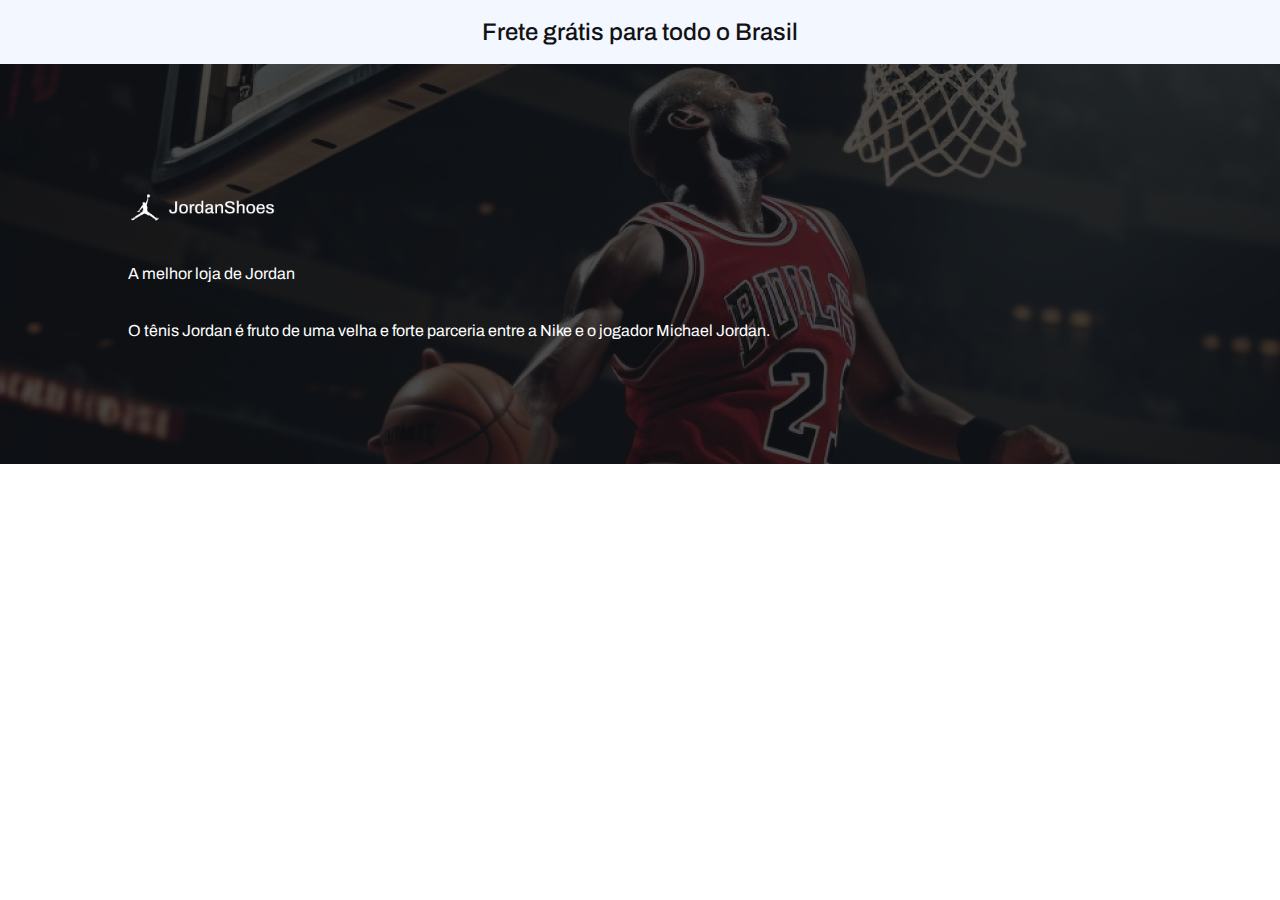
==== home/index.html @ 16e31fa5 "Primeiro commit" ====
<!DOCTYPE html>
<html lang="pt-br">

<head>
    <meta charset="UTF-8">
    <meta name="viewport" content="width=device-width, initial-scale=1.0">
    <title>JordanShoes</title>

    <link rel="stylesheet" href="style.css">
    <link rel="stylesheet" href="../assets/style/global.css">
</head>

<body>
    <header>
        <p>Frete grátis para todo o Brasil</p>
    </header>

    <section id="banner">
        <div >
            <img id="logo" src="../assets/images/logo.png" alt="Logo do JordanShoes">

            <span>A melhor loja de Jordan</span>

            <p>O tênis Jordan é fruto de uma velha e forte
                parceria entre a Nike e o jogador Michael Jordan.</p>

        </div>
    </section>



</body>

</html>
---- home/style.css ----
header {
    width: 100vw;
    height: 64px;


    background-color: var(--cinza);
    display: flex;
    justify-content: center;
    align-items: center;

}

header>p {
    color: var(--preto);
    font-weight: 500;
    font-size: 24px;

}

/* SESSAO BANNER */
#banner {
    width: 100vw;
    height: 400px;
    background-image: url(../assets/images/image-michael-jordan.png);
    background-repeat: no-repeat;
    background-size: cover;
    padding: 5% 10%;
    color: var(--branco);
    display: flex;
    align-items: center;
}

#banner>div {
    display: flex;
    flex-direction: column;

    gap: 40px;
}
#logo{
    width: 147px;
    height: 35px ;
}
---- assets/style/global.css ----
@import url("https://fonts.googleapis.com/css2?family=Archivo:ital,wght@0,100..900;1,100..900&display=swap");

* {
    padding: 0;
    /*Padding é para por espaçamento interno em um elemento*/
 
    margin: 0;
    /*Margin é para por espaçamento externo em um elemento*/

    
    box-sizing: border-box;
   font-family: "Archivo", serif;

   list-style: none;
   text-decoration: none;
}

:root {

    --Azul: #7ca2f4;
  
    --preto: #121214;
  
    --cinza: #f3f7ff;
    --branco: #ffffff;
  }
  
  body {
   background-color: var(--branco);

  }
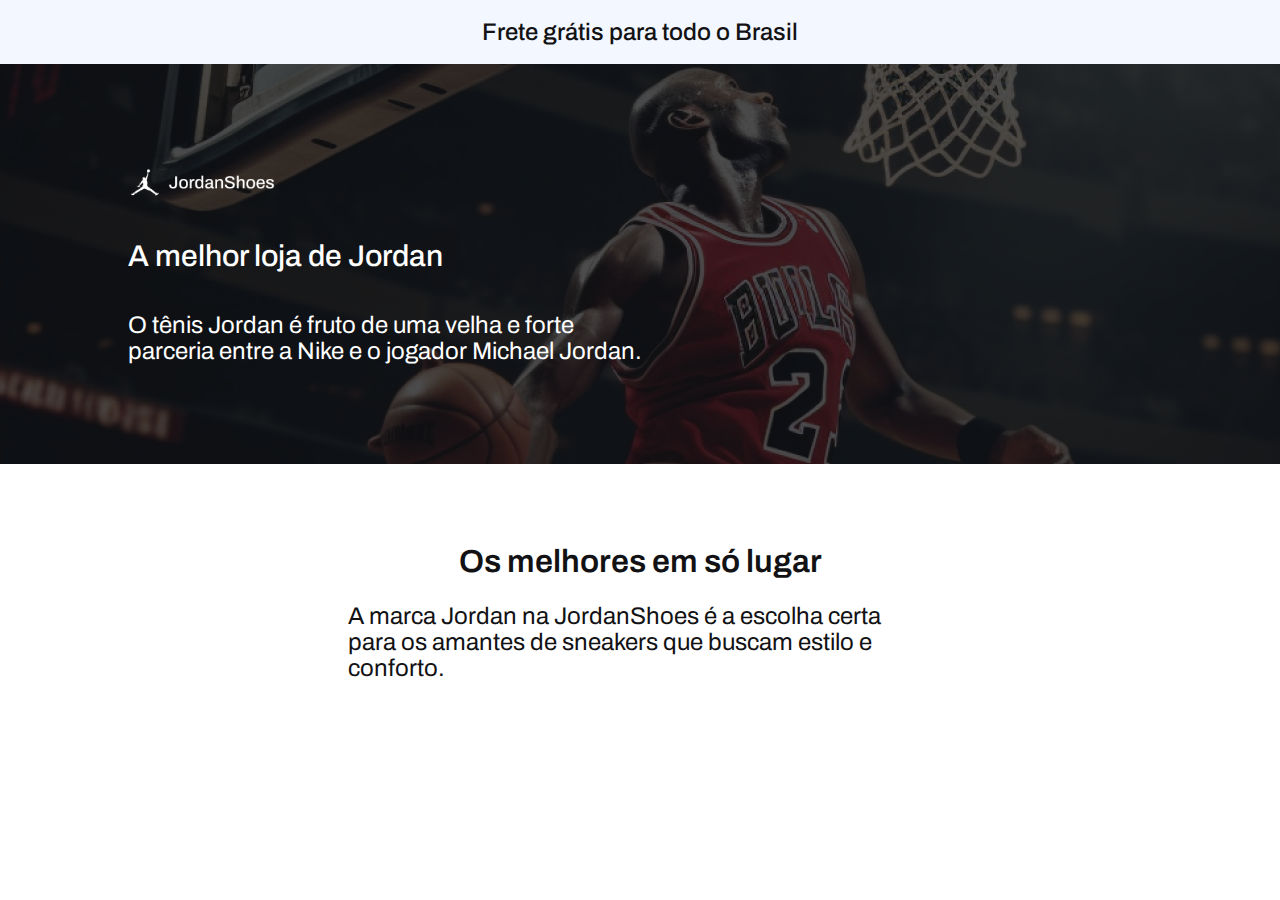
==== commit 0418a0ca: "sendo feito" ====
--- a/home/index.html
+++ b/home/index.html
@@ -16,7 +16,7 @@
     </header>
 
     <section id="banner">
-        <div >
+        <div>
             <img id="logo" src="../assets/images/logo.png" alt="Logo do JordanShoes">
 
             <span>A melhor loja de Jordan</span>
@@ -27,6 +27,24 @@
         </div>
     </section>
 
+    <main>
+        <div class="main_cabecalho">
+            <h2>Os melhores em só lugar </h2>
+            <p>A marca Jordan na JordanShoes é a escolha certa para os amantes de sneakers que buscam estilo e conforto.
+            </p>
+
+        </div>
+
+        <section id="section_card_tenis">
+            <div>
+
+            </div>
+
+
+        </section>
+
+    </main>
+
 
 
 </body>
--- a/home/style.css
+++ b/home/style.css
@@ -1,5 +1,6 @@
+/* SESSAO HEADER */
 header {
-    width: 100vw;
+    width: 100%;
     height: 64px;
 
 
@@ -19,13 +20,14 @@
 
 /* SESSAO BANNER */
 #banner {
-    width: 100vw;
+    width: 100%;
     height: 400px;
     background-image: url(../assets/images/image-michael-jordan.png);
     background-repeat: no-repeat;
     background-size: cover;
     padding: 5% 10%;
     color: var(--branco);
+
     display: flex;
     align-items: center;
 }
@@ -36,7 +38,62 @@
 
     gap: 40px;
 }
-#logo{
+
+#logo {
     width: 147px;
-    height: 35px ;
+    height: 35px;
+}
+
+#banner>div>span {
+    color: var(--branco);
+    font-weight: 500;
+    font-size: 30px;
+}
+
+#banner>div>p {
+    max-width: 515px;
+
+    font-weight: 400;
+    font-size: 24px;
+}
+
+/* SESSAO MAIN */
+
+main {
+    padding: 0 10%;
+
+}
+
+.main_cabecalho {
+    margin-top: 80px;
+
+    display: flex;
+    flex-direction: column;
+    align-items: center;
+}
+
+.main_cabecalho>h2 {
+    color: var(--preto);
+    font-size: 32px;
+    font-weight: 600;
+
+}
+
+.main_cabecalho>p {
+    color: var(--preto);
+    font-size: 24px;
+    font-weight: 400;
+    width: 585px;
+
+    margin-top: 24px;
+}
+
+/* SESSAO SECTION */
+
+#section_card_tenis{
+    display: flex;
+    flex-wrap: wrap;
+    width: 100%;
+    gap: 32px;
+    margin-top: 72px;
 }--- a/assets/style/global.css
+++ b/assets/style/global.css
@@ -1,31 +1,33 @@
 @import url("https://fonts.googleapis.com/css2?family=Archivo:ital,wght@0,100..900;1,100..900&display=swap");
 
 * {
-    padding: 0;
-    /*Padding é para por espaçamento interno em um elemento*/
- 
-    margin: 0;
-    /*Margin é para por espaçamento externo em um elemento*/
+  padding: 0;
+  /*Padding é para por espaçamento interno em um elemento*/
 
-    
-    box-sizing: border-box;
-   font-family: "Archivo", serif;
+  margin: 0;
+  /*Margin é para por espaçamento externo em um elemento*/
 
-   list-style: none;
-   text-decoration: none;
+
+  box-sizing: border-box;
+  font-family: "Archivo", serif;
+
+  list-style: none;
+  text-decoration: none;
 }
 
 :root {
 
-    --Azul: #7ca2f4;
-  
-    --preto: #121214;
-  
-    --cinza: #f3f7ff;
-    --branco: #ffffff;
-  }
-  
-  body {
-   background-color: var(--branco);
+  --Azul: #7ca2f4;
 
-  }+  --preto: #121214;
+
+  --cinza: #f3f7ff;
+  --branco: #ffffff;
+
+}
+
+body {
+  background-color: var(--branco);
+
+}
+
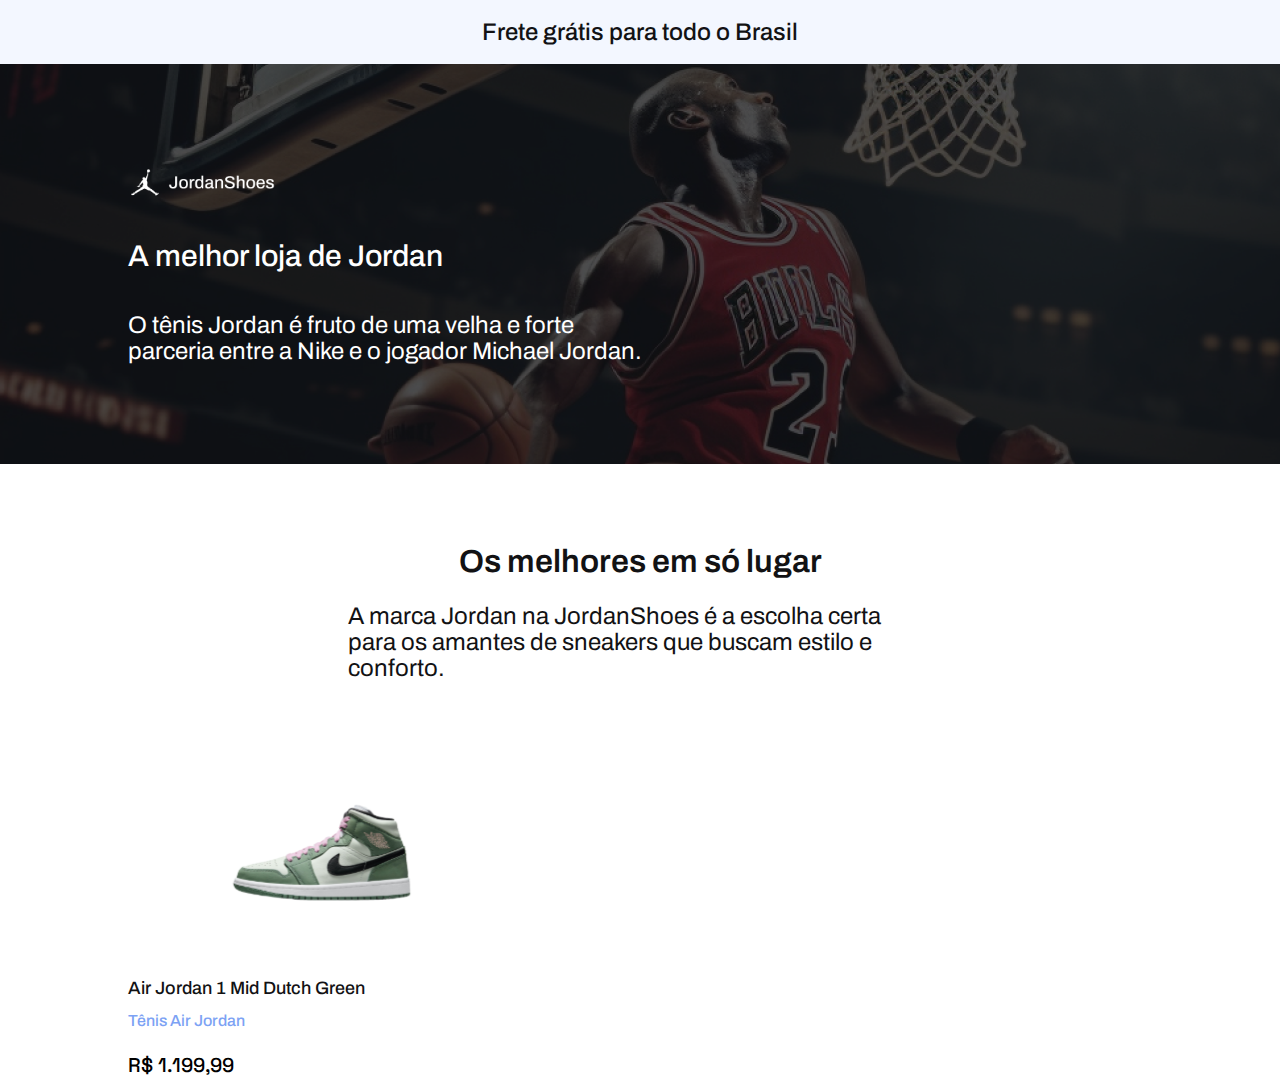
==== commit 75ae74eb: "cards em andamento" ====
--- a/home/index.html
+++ b/home/index.html
@@ -35,14 +35,21 @@
 
         </div>
 
-        <section id="section_card_tenis">
+        <section id="section_tenis">
             <div>
+                <div class="div_card_tenis_img">
+                    <img src="../assets/images/air-jordan-1-mid-dutch-green-1-400(1).svg" alt="">
+                </div>
+                    <div class="div_card_tenis_nome">
+                        <p class="nome_tenis">Air Jordan 1 Mid Dutch Green</p>
 
+                        <p class="categoria_tenis">Tênis Air Jordan</p>
+                    </div>
+                    <span class="span_card_tenis_valor">R$ 1.199,99</span>
+
+               
             </div>
-
-
         </section>
-
     </main>
 
 
--- a/home/style.css
+++ b/home/style.css
@@ -90,10 +90,79 @@
 
 /* SESSAO SECTION */
 
-#section_card_tenis{
+#section_tenis {
     display: flex;
     flex-wrap: wrap;
     width: 100%;
     gap: 32px;
     margin-top: 72px;
+}
+
+#section_tenis>div{
+    width: 100%;
+    max-width: 384px;
+    height: 326px;
+    display: flex;
+    flex-direction: column;
+    gap: 24px;
+    justify-content: space-between;
+    align-items: flex-start;
+}
+
+.div_card_tenis_img{
+    width: 100%;
+    height: 200px;
+    background-color: var(--azulPastelComOpacidade);
+    display: flex;
+    align-items: center;
+    justify-content: center;
+}
+.div_card_tenis_nome{
+    display: flex;
+    flex-direction: column;
+    gap: 12px;
+}
+
+.div_card_tenis_nome>p:nth-child(1){
+    color: var(--preto);
+    font-weight: 500;
+    font-size: 18px;
+    line-height: 25px;
+}
+.div_card_tenis_nome>p:nth-child(2){
+    color: var(--azulPastel);
+    font-weight: 500;
+    font-size: 16px;
+    line-height: 25px;
+}
+
+.div_card_tenis_img>img {
+    width: 225px;
+    height: 135px;
+}
+
+#section_tenis>div>.div_card_tenis_nome {
+    display: flex;
+    flex-direction: column;
+    gap: 12px;
+}
+
+#section_tenis>div>.div_card_tenis_nome>.nome_tenis {
+    font-size: 18px;
+    font-weight: 500;
+    line-height: 23.4px;
+}
+
+#section_tenis>div>.div_card_tenis_nome>.categoria_tenis {
+    font-size: 16px;
+    font-weight: 500;
+    line-height: 17.41px;
+    color: var(--azul);
+}
+
+#section_tenis>div>.span_card_tenis_valor{
+    font-size: 20px;
+    font-weight: 500;
+    line-height: 25.52px;
+    font-family: "Space Grotesk", sans-serif  ;
 }--- a/assets/style/global.css
+++ b/assets/style/global.css
@@ -1,4 +1,5 @@
 @import url("https://fonts.googleapis.com/css2?family=Archivo:ital,wght@0,100..900;1,100..900&display=swap");
+@import url('https://fonts.googleapis.com/css2?family=Abel&family=Space+Grotesk:wght@300..700&display=swap');
 
 * {
   padding: 0;
@@ -17,7 +18,7 @@
 
 :root {
 
-  --Azul: #7ca2f4;
+  --azul: #7ca2f4;
 
   --preto: #121214;
 
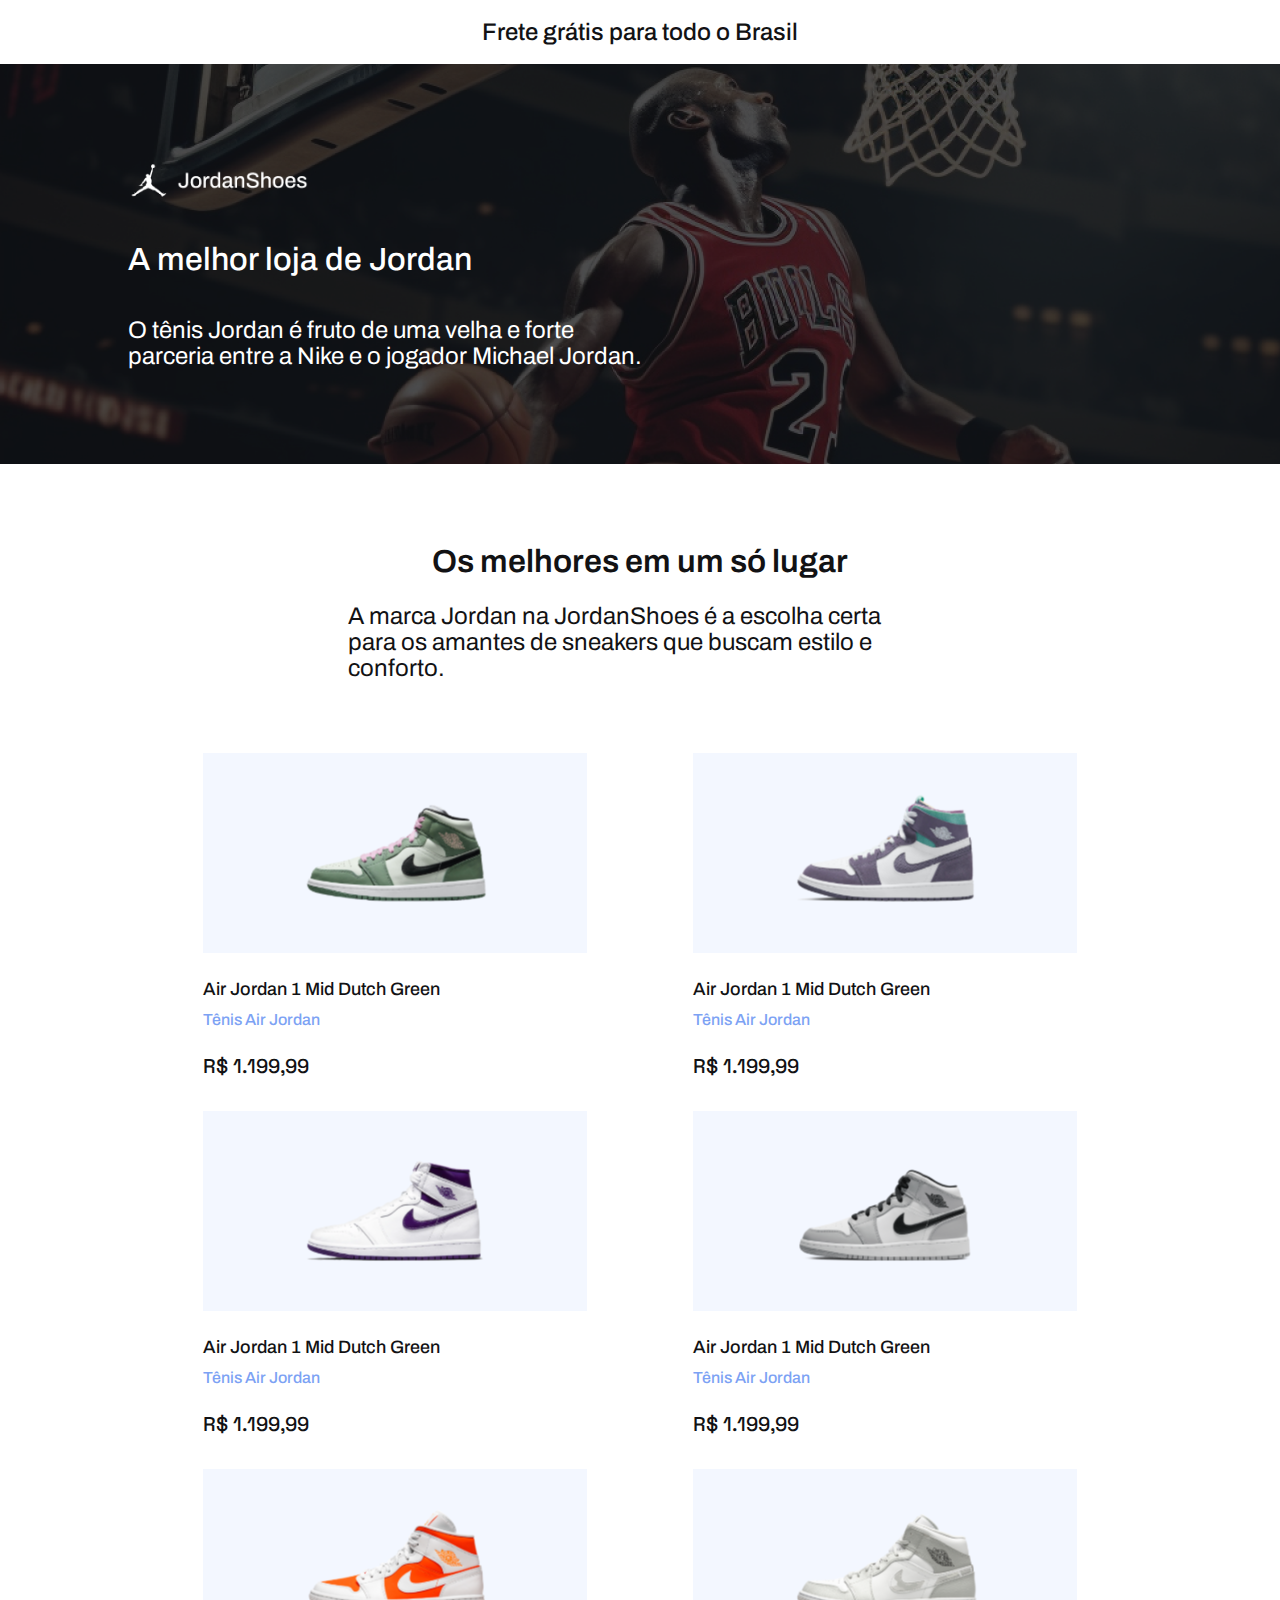
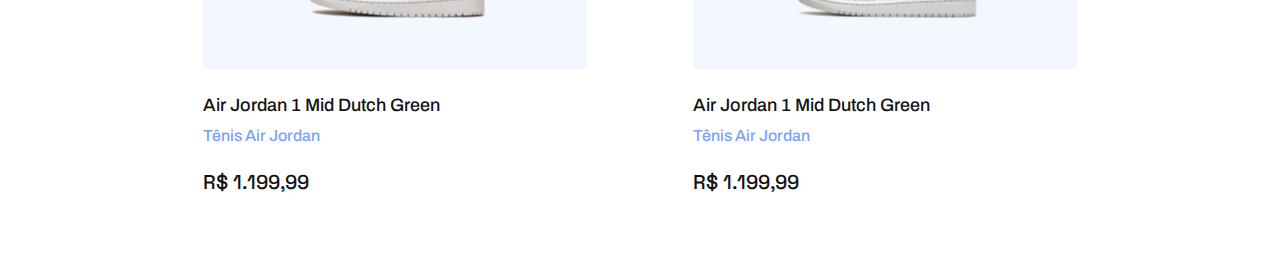
==== commit d990effc: "Finalizado com sucesso" ====
--- a/home/index.html
+++ b/home/index.html
@@ -5,7 +5,6 @@
     <meta charset="UTF-8">
     <meta name="viewport" content="width=device-width, initial-scale=1.0">
     <title>JordanShoes</title>
-
     <link rel="stylesheet" href="style.css">
     <link rel="stylesheet" href="../assets/style/global.css">
 </head>
@@ -17,43 +16,111 @@
 
     <section id="banner">
         <div>
-            <img id="logo" src="../assets/images/logo.png" alt="Logo do JordanShoes">
+            <img id="logo" src="../assets/images/logo.png" alt="O Logo do JordanShoes">
 
             <span>A melhor loja de Jordan</span>
 
-            <p>O tênis Jordan é fruto de uma velha e forte
-                parceria entre a Nike e o jogador Michael Jordan.</p>
-
+            <p>O tênis Jordan é fruto de uma velha e forte parceria entre a Nike e o jogador Michael Jordan.</p>
         </div>
     </section>
 
     <main>
         <div class="main_cabecalho">
-            <h2>Os melhores em só lugar </h2>
+            <h2>Os melhores em um só lugar</h2>
             <p>A marca Jordan na JordanShoes é a escolha certa para os amantes de sneakers que buscam estilo e conforto.
             </p>
+        </div>
+        <section id="section_tenis">
+            <!-- CARD DO TENIS -->
+            <div>
+                <div class="div_card_tenis_imagem">
+                    <img src="../assets/images/air-jordan-1-mid-dutch-green-1-400.svg" alt="">
+                </div>
 
-        </div>
+                <div class="div_card_tenis_nome">
+                    <p>Air Jordan 1 Mid Dutch Green</p>
+                    <p>Tênis Air Jordan</p>
+                </div>
 
-        <section id="section_tenis">
+                <span class="span_card_tenis_valor">R$ 1.199,99</span>
+            </div>
+            <!-- FIM DO CARD TENIS -->
+
+            <!-- CARD DO TENIS -->
             <div>
-                <div class="div_card_tenis_img">
-                    <img src="../assets/images/air-jordan-1-mid-dutch-green-1-400(1).svg" alt="">
+                <div class="div_card_tenis_imagem">
+                    <img src="../assets/images/air-jordan-1-high-zoom-cmft-tropical-twist-1-400.svg" alt="">
                 </div>
-                    <div class="div_card_tenis_nome">
-                        <p class="nome_tenis">Air Jordan 1 Mid Dutch Green</p>
 
-                        <p class="categoria_tenis">Tênis Air Jordan</p>
-                    </div>
-                    <span class="span_card_tenis_valor">R$ 1.199,99</span>
+                <div class="div_card_tenis_nome">
+                    <p>Air Jordan 1 Mid Dutch Green</p>
+                    <p>Tênis Air Jordan</p>
+                </div>
 
-               
+                <span class="span_card_tenis_valor">R$ 1.199,99</span>
             </div>
+            <!-- FIM DO CARD TENIS -->
+
+            <!-- CARD DO TENIS -->
+            <div>
+                <div class="div_card_tenis_imagem">
+                    <img src="../assets/images/air-jordan-1-retro-high-court-purple-w-1-400.svg" alt="">
+                </div>
+
+                <div class="div_card_tenis_nome">
+                    <p>Air Jordan 1 Mid Dutch Green</p>
+                    <p>Tênis Air Jordan</p>
+                </div>
+
+                <span class="span_card_tenis_valor">R$ 1.199,99</span>
+            </div>
+            <!-- FIM DO CARD TENIS -->
+
+            <!-- CARD DO TENIS -->
+            <div>
+                <div class="div_card_tenis_imagem">
+                    <img src="../assets/images/air-jordan-1-mid-light-smoke-grey-gs-1-1000.svg" alt="">
+                </div>
+
+                <div class="div_card_tenis_nome">
+                    <p>Air Jordan 1 Mid Dutch Green</p>
+                    <p>Tênis Air Jordan</p>
+                </div>
+
+                <span class="span_card_tenis_valor">R$ 1.199,99</span>
+            </div>
+            <!-- FIM DO CARD TENIS -->
+
+            <!-- CARD DO TENIS -->
+            <div>
+                <div class="div_card_tenis_imagem">
+                    <img src="../assets/images/air-jordan-1-mid-bright-citrus-1-1000 1.svg" alt="">
+                </div>
+
+                <div class="div_card_tenis_nome">
+                    <p>Air Jordan 1 Mid Dutch Green</p>
+                    <p>Tênis Air Jordan</p>
+                </div>
+
+                <span class="span_card_tenis_valor">R$ 1.199,99</span>
+            </div>
+            <!-- FIM DO CARD TENIS -->
+            <!-- CARD DO TENIS -->
+            <div>
+                <div class="div_card_tenis_imagem">
+                    <img src="../assets/images/air-jordan-1-mid-grey-camo-1-1000 1.svg" alt="">
+                </div>
+
+                <div class="div_card_tenis_nome">
+                    <p>Air Jordan 1 Mid Dutch Green</p>
+                    <p>Tênis Air Jordan</p>
+                </div>
+
+                <span class="span_card_tenis_valor">R$ 1.199,99</span>
+            </div>
+            <!-- FIM DO CARD TENIS -->
         </section>
     </main>
-
-
-
 </body>
 
 </html>--- a/home/style.css
+++ b/home/style.css
@@ -1,32 +1,32 @@
 /* SESSAO HEADER */
 header {
     width: 100%;
+    /*Pega a largura do dispositivo*/
     height: 64px;
-
-
-    background-color: var(--cinza);
     display: flex;
     justify-content: center;
+    /*Horizontal*/
     align-items: center;
-
+    /*Vertical*/
 }
 
 header>p {
     color: var(--preto);
     font-weight: 500;
     font-size: 24px;
-
 }
 
 /* SESSAO BANNER */
 #banner {
     width: 100%;
+    /*OU 100%*/
     height: 400px;
     background-image: url(../assets/images/image-michael-jordan.png);
     background-repeat: no-repeat;
     background-size: cover;
+    /*Acompanha o tamanho do elemento*/
     padding: 5% 10%;
-    color: var(--branco);
+    /*OU 10VW*/
 
     display: flex;
     align-items: center;
@@ -35,38 +35,32 @@
 #banner>div {
     display: flex;
     flex-direction: column;
-
     gap: 40px;
 }
 
 #logo {
-    width: 147px;
-    height: 35px;
+    width: 180px;
 }
 
 #banner>div>span {
     color: var(--branco);
     font-weight: 500;
-    font-size: 30px;
+    font-size: 32px;
 }
 
 #banner>div>p {
-    max-width: 515px;
-
+    color: var(--branco);
     font-weight: 400;
     font-size: 24px;
+    max-width: 515px;
 }
 
 /* SESSAO MAIN */
-
 main {
-    padding: 0 10%;
-
+    padding: 80px 10%;
 }
 
 .main_cabecalho {
-    margin-top: 80px;
-
     display: flex;
     flex-direction: column;
     align-items: center;
@@ -76,29 +70,28 @@
     color: var(--preto);
     font-size: 32px;
     font-weight: 600;
-
 }
 
 .main_cabecalho>p {
     color: var(--preto);
     font-size: 24px;
     font-weight: 400;
-    width: 585px;
-
+    max-width: 585px;
     margin-top: 24px;
 }
 
 /* SESSAO SECTION */
-
 #section_tenis {
     display: flex;
     flex-wrap: wrap;
+    justify-content: space-evenly;
     width: 100%;
     gap: 32px;
     margin-top: 72px;
+   
 }
 
-#section_tenis>div{
+#section_tenis>div {
     width: 100%;
     max-width: 384px;
     height: 326px;
@@ -109,14 +102,15 @@
     align-items: flex-start;
 }
 
-.div_card_tenis_img{
+.div_card_tenis_imagem{
     width: 100%;
     height: 200px;
+    display: flex;
+    justify-content: center;
+    align-items: center;
     background-color: var(--azulPastelComOpacidade);
-    display: flex;
-    align-items: center;
-    justify-content: center;
 }
+
 .div_card_tenis_nome{
     display: flex;
     flex-direction: column;
@@ -127,42 +121,17 @@
     color: var(--preto);
     font-weight: 500;
     font-size: 18px;
-    line-height: 25px;
 }
+
 .div_card_tenis_nome>p:nth-child(2){
     color: var(--azulPastel);
     font-weight: 500;
     font-size: 16px;
-    line-height: 25px;
 }
 
-.div_card_tenis_img>img {
-    width: 225px;
-    height: 135px;
-}
-
-#section_tenis>div>.div_card_tenis_nome {
-    display: flex;
-    flex-direction: column;
-    gap: 12px;
-}
-
-#section_tenis>div>.div_card_tenis_nome>.nome_tenis {
-    font-size: 18px;
-    font-weight: 500;
-    line-height: 23.4px;
-}
-
-#section_tenis>div>.div_card_tenis_nome>.categoria_tenis {
-    font-size: 16px;
-    font-weight: 500;
-    line-height: 17.41px;
-    color: var(--azul);
-}
-
-#section_tenis>div>.span_card_tenis_valor{
+.span_card_tenis_valor{
+    font-family: "Space Grotesk", sans-serif;
     font-size: 20px;
     font-weight: 500;
-    line-height: 25.52px;
-    font-family: "Space Grotesk", sans-serif  ;
+    color: var(--preto);
 }--- a/assets/style/global.css
+++ b/assets/style/global.css
@@ -1,34 +1,20 @@
-@import url("https://fonts.googleapis.com/css2?family=Archivo:ital,wght@0,100..900;1,100..900&display=swap");
-@import url('https://fonts.googleapis.com/css2?family=Abel&family=Space+Grotesk:wght@300..700&display=swap');
+@import url('https://fonts.googleapis.com/css2?family=Archivo:ital,wght@0,100..900;1,100..900&display=swap');
+@import url('https://fonts.googleapis.com/css2?family=Inter:ital,opsz,wght@0,14..32,100..900;1,14..32,100..900&family=Istok+Web:ital,wght@0,400;0,700;1,400;1,700&family=Space+Grotesk&display=swap');
 
-* {
-  padding: 0;
-  /*Padding é para por espaçamento interno em um elemento*/
-
-  margin: 0;
-  /*Margin é para por espaçamento externo em um elemento*/
-
-
-  box-sizing: border-box;
-  font-family: "Archivo", serif;
-
-  list-style: none;
-  text-decoration: none;
+*{
+    margin: 0;
+    padding: 0;
+    box-sizing: border-box;
+    font-family: "Archivo", serif;
 }
 
-:root {
-
-  --azul: #7ca2f4;
-
-  --preto: #121214;
-
-  --cinza: #f3f7ff;
-  --branco: #ffffff;
-
+:root{
+    --branco: #ffffff;
+    --preto: #121214;
+    --azulPastel: #7CA2F4;
+    --azulPastelComOpacidade:#F3F7FF;
 }
 
-body {
-  background-color: var(--branco);
-
-}
-
+body{
+    background-color: var(--branco);
+}